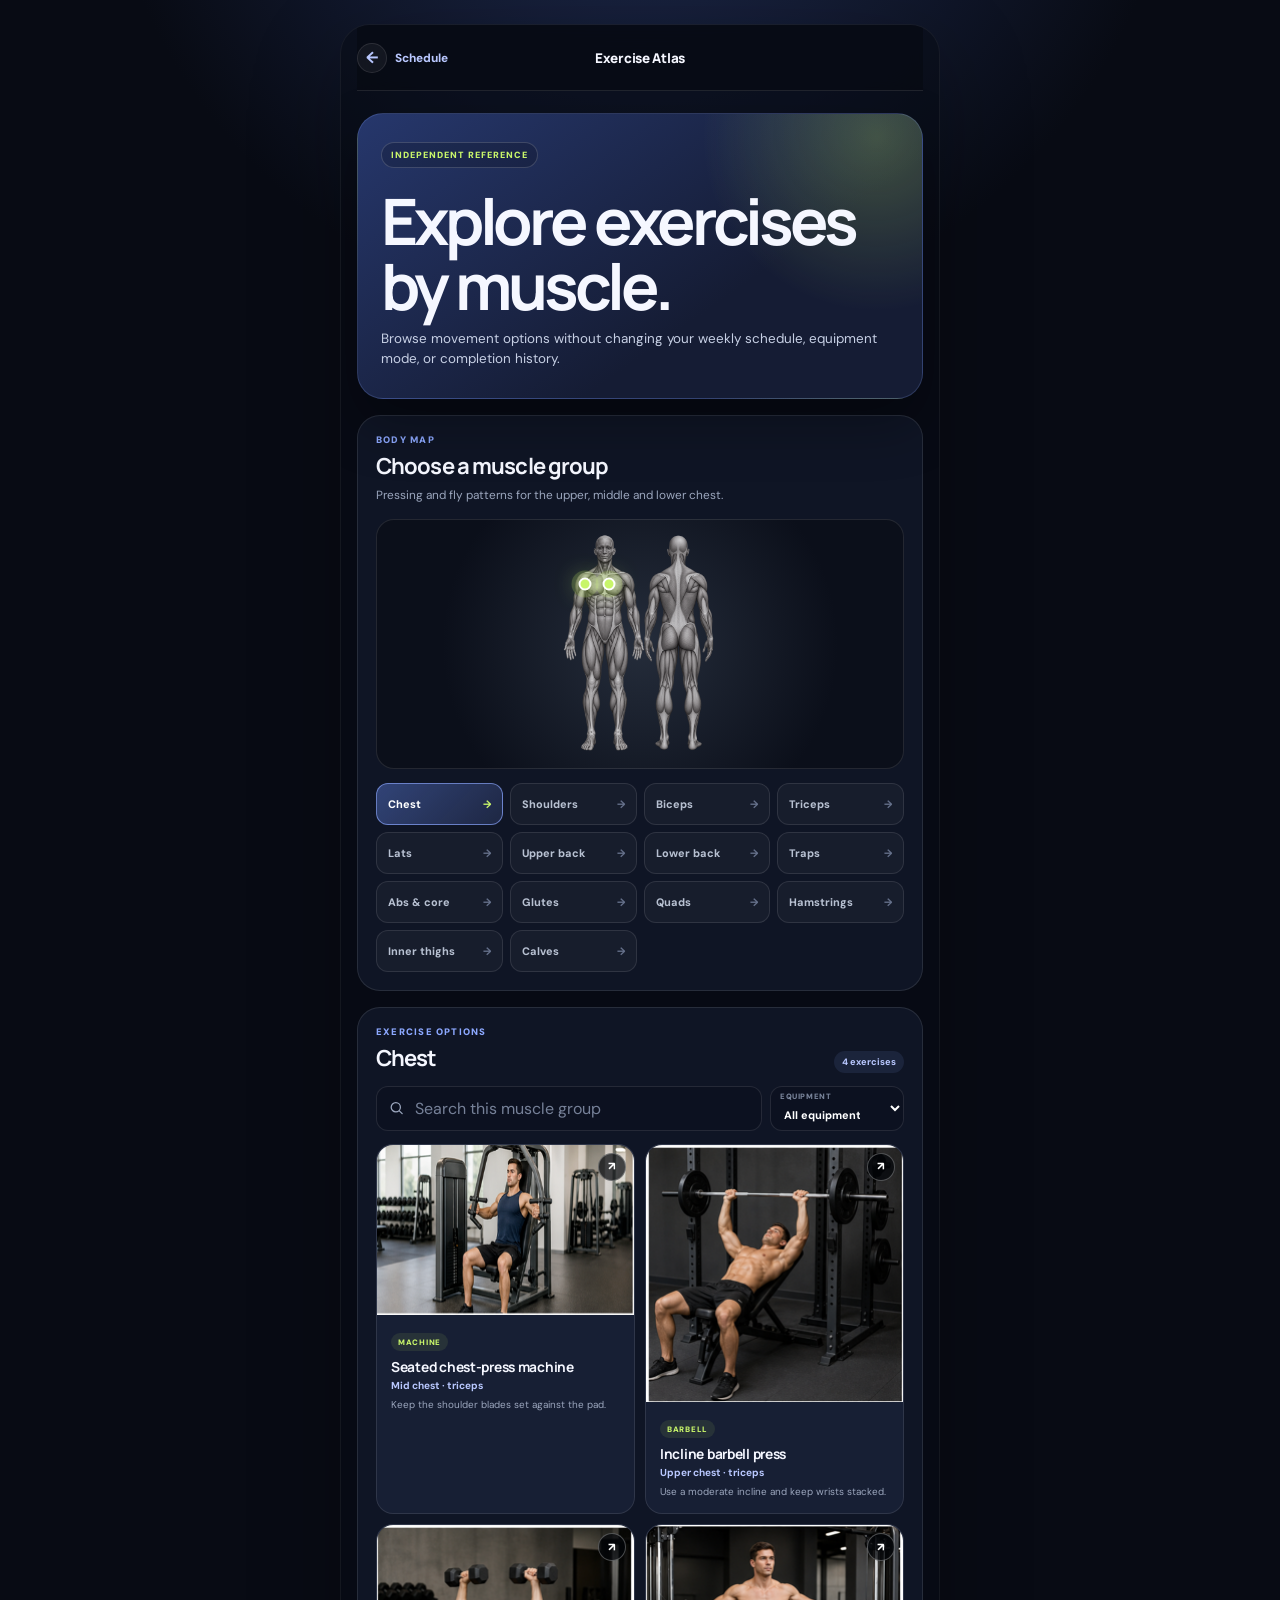
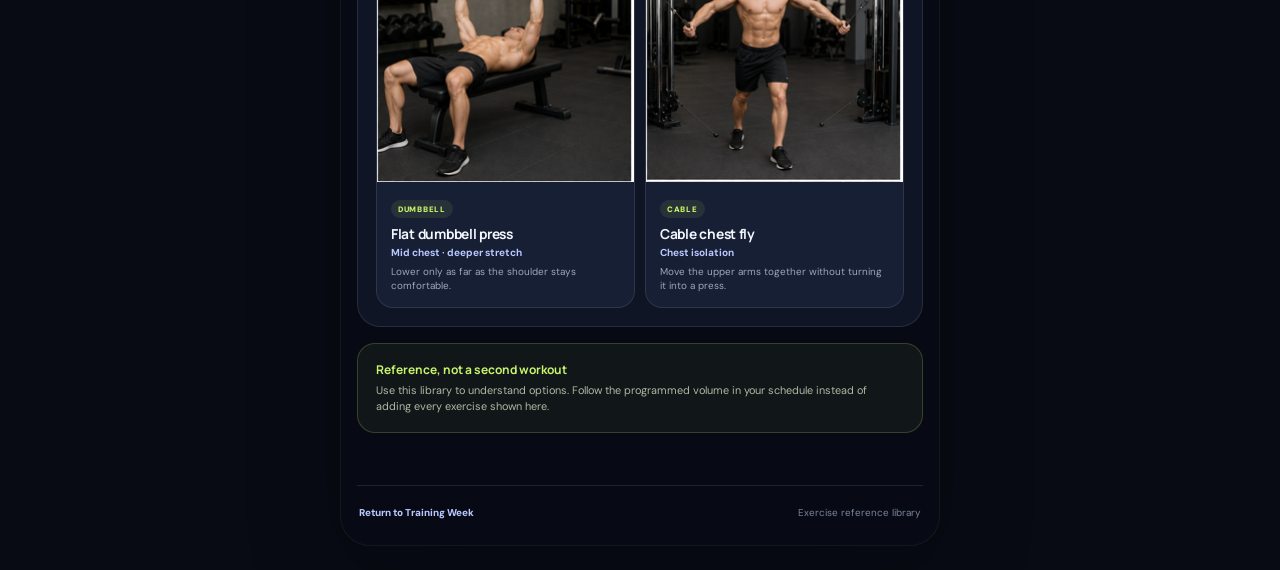
==== library.html @ cf9babc3 "Improve train mode navigation" ====
<!doctype html>
<html lang="en">
  <head>
    <meta charset="UTF-8" />
    <meta name="viewport" content="width=device-width, initial-scale=1.0, viewport-fit=cover" />
    <meta name="theme-color" content="#0b1020" />
    <meta name="description" content="Browse gym exercises by the muscles they train." />
    <title>Exercise Library · Training Week</title>
    <link rel="manifest" href="./manifest.webmanifest" />
    <link rel="icon" href="./icon.svg" type="image/svg+xml" />
    <link rel="preconnect" href="https://fonts.googleapis.com" />
    <link rel="preconnect" href="https://fonts.gstatic.com" crossorigin />
    <link href="https://fonts.googleapis.com/css2?family=DM+Sans:wght@400;500;600;700&amp;family=Manrope:wght@600;700;800&amp;display=swap" rel="stylesheet" />
    <link rel="stylesheet" href="./library.css?v=2" />
  </head>
  <body>
    <div class="library-shell">
      <header class="library-header">
        <a class="back-link" href="./" aria-label="Back to weekly schedule">
          <span aria-hidden="true">←</span>
          <span>Schedule</span>
        </a>
        <span class="library-brand">Exercise Atlas</span>
        <span class="header-spacer" aria-hidden="true"></span>
      </header>

      <main>
        <section class="library-hero">
          <span class="independent-label">Independent reference</span>
          <h1>Explore exercises by muscle.</h1>
          <p>Browse movement options without changing your weekly schedule, equipment mode, or completion history.</p>
        </section>

        <section class="body-explorer" aria-labelledby="bodyExplorerTitle">
          <div class="body-copy">
            <p class="section-kicker">Body map</p>
            <h2 id="bodyExplorerTitle">Choose a muscle group</h2>
            <p id="selectedMuscleDescription"></p>
          </div>
          <div class="anatomy-stage" aria-hidden="true">
            <img src="./assets/muscle-anatomy.png" alt="" />
            <div id="libraryMarkers"></div>
          </div>
          <div class="muscle-picker" id="musclePicker" aria-label="Muscle groups"></div>
        </section>

        <section class="library-results" aria-labelledby="libraryResultsTitle">
          <div class="results-heading">
            <div>
              <p class="section-kicker">Exercise options</p>
              <h2 id="libraryResultsTitle">Chest</h2>
            </div>
            <span id="libraryResultCount">0 exercises</span>
          </div>

          <div class="library-filters">
            <label class="library-search">
              <span class="sr-only">Search selected muscle group</span>
              <svg viewBox="0 0 24 24" aria-hidden="true"><circle cx="11" cy="11" r="6.5" /><path d="m16 16 4 4" /></svg>
              <input id="librarySearch" type="search" placeholder="Search this muscle group" autocomplete="off" />
            </label>
            <label class="equipment-filter">
              <span>Equipment</span>
              <select id="libraryEquipment">
                <option value="all">All equipment</option>
                <option value="machine">Machine</option>
                <option value="cable">Cable</option>
                <option value="dumbbell">Dumbbell</option>
                <option value="barbell">Barbell</option>
                <option value="bodyweight">Bodyweight</option>
              </select>
            </label>
          </div>

          <div class="library-grid" id="libraryGrid"></div>
          <div class="empty-library" id="emptyLibrary" hidden>
            <span aria-hidden="true">⌕</span>
            <h3>No matching exercises</h3>
            <p>Try a different equipment filter or search term.</p>
          </div>
        </section>

        <aside class="library-note">
          <strong>Reference, not a second workout</strong>
          <p>Use this library to understand options. Follow the programmed volume in your schedule instead of adding every exercise shown here.</p>
        </aside>
      </main>

      <footer><a href="./">Return to Training Week</a><span>Exercise reference library</span></footer>
    </div>

    <dialog class="library-visual-dialog" id="libraryVisualDialog" aria-labelledby="libraryVisualTitle">
      <button id="closeLibraryVisual" type="button" aria-label="Close expanded exercise image">×</button>
      <div class="dialog-copy">
        <p id="libraryVisualEquipment">Exercise reference</p>
        <h2 id="libraryVisualTitle">Exercise</h2>
      </div>
      <div class="library-expanded-visual" id="libraryExpandedVisual" role="img"></div>
      <p class="dialog-note">Use the image as a reference and keep the movement controlled through a comfortable range.</p>
    </dialog>

    <script src="./library.js?v=3" defer></script>
  </body>
</html>
---- library.css ----
:root {
  color-scheme: dark;
  --bg: #080b14;
  --panel: #111728;
  --panel-soft: #171f34;
  --line: rgba(255,255,255,.1);
  --text: #f5f7ff;
  --muted: #9ba6bd;
  --accent: #8ca8ff;
  --accent-bright: #b9c8ff;
  --lime: #c8f56a;
}

* { box-sizing: border-box; }
html { min-width: 320px; background: var(--bg); }
body { margin: 0; color: var(--text); background: radial-gradient(circle at 50% -10%, #202d55 0, var(--bg) 34rem); font-family: "DM Sans", system-ui, sans-serif; }
button, input, select { font: inherit; }
button, a, select { color: inherit; }
button:focus-visible, a:focus-visible, input:focus-visible, select:focus-visible, [role="button"]:focus-visible { outline: 3px solid rgba(140,168,255,.55); outline-offset: 3px; }
h1, h2, h3, p { margin-top: 0; }
h1, h2, h3, .library-brand { font-family: "Manrope", sans-serif; }
.sr-only { position: absolute; width: 1px; height: 1px; padding: 0; margin: -1px; overflow: hidden; clip: rect(0,0,0,0); white-space: nowrap; border: 0; }

.library-shell { width: min(100%, 600px); min-height: 100vh; margin: 0 auto; padding: 0 16px; }
.library-header { position: sticky; z-index: 20; top: 0; display: grid; grid-template-columns: 1fr auto 1fr; align-items: center; min-height: 66px; padding-top: env(safe-area-inset-top); border-bottom: 1px solid var(--line); background: rgba(8,11,20,.86); backdrop-filter: blur(18px); }
.back-link { display: inline-flex; gap: 8px; align-items: center; justify-self: start; color: var(--accent-bright); font-size: .74rem; font-weight: 800; text-decoration: none; }
.back-link > span:first-child { display: grid; width: 30px; height: 30px; place-items: center; border: 1px solid var(--line); border-radius: 50%; background: rgba(255,255,255,.05); font-size: 1rem; }
.library-brand { font-size: .84rem; font-weight: 800; letter-spacing: -.02em; }
.header-spacer { width: 64px; }

main { padding: 22px 0 52px; }
.library-hero { position: relative; padding: 28px 23px; border: 1px solid rgba(140,168,255,.2); border-radius: 26px; background: radial-gradient(circle at 92% 8%, rgba(200,245,106,.24), transparent 30%), linear-gradient(145deg, #26376c, #151c34 65%); box-shadow: 0 25px 55px rgba(0,0,0,.3); overflow: hidden; }
.independent-label { display: inline-block; margin-bottom: 20px; padding: 6px 9px; border: 1px solid rgba(255,255,255,.16); border-radius: 999px; color: var(--lime); background: rgba(0,0,0,.18); font-size: .56rem; font-weight: 900; letter-spacing: .11em; text-transform: uppercase; }
.library-hero h1 { max-width: 620px; margin-bottom: 10px; font-size: clamp(2rem, 10vw, 4rem); letter-spacing: -.065em; line-height: 1.02; }
.library-hero p { max-width: 590px; margin: 0; color: #c7d0e5; font-size: .84rem; line-height: 1.55; }

.body-explorer, .library-results { margin-top: 16px; padding: 18px; border: 1px solid var(--line); border-radius: 23px; background: rgba(17,23,40,.92); }
.section-kicker { margin-bottom: 4px; color: var(--accent); font-size: .59rem; font-weight: 900; letter-spacing: .13em; text-transform: uppercase; }
.body-copy h2, .results-heading h2 { margin-bottom: 6px; font-size: 1.38rem; letter-spacing: -.04em; }
.body-copy > p:last-child { margin-bottom: 14px; color: var(--muted); font-size: .74rem; line-height: 1.5; }
.anatomy-stage { position: relative; display: grid; width: 100%; height: 250px; margin-bottom: 14px; place-items: center; border: 1px solid var(--line); border-radius: 18px; background: radial-gradient(circle, #252d3b, #0b0f1a 68%); overflow: hidden; }
.anatomy-stage img { width: 210px; height: 232px; object-fit: contain; opacity: .82; filter: saturate(.7) contrast(1.08); }
#libraryMarkers { position: absolute; top: 50%; left: 50%; width: 210px; height: 232px; transform: translate(-50%, -50%); }
.library-marker { position: absolute; width: 13px; height: 13px; border: 2px solid white; border-radius: 50%; background: var(--lime); box-shadow: 0 0 0 7px rgba(200,245,106,.2), 0 0 22px rgba(200,245,106,.8); transform: translate(-50%, -50%); }
.muscle-picker { display: grid; grid-template-columns: repeat(2, minmax(0,1fr)); gap: 7px; }
.muscle-button { display: flex; align-items: center; justify-content: space-between; min-height: 42px; padding: 9px 11px; border: 1px solid var(--line); border-radius: 12px; color: #b7c0d1; background: rgba(255,255,255,.035); cursor: pointer; font-size: .68rem; font-weight: 800; text-align: left; }
.muscle-button::after { color: #65708a; content: "→"; }
.muscle-button[aria-pressed="true"] { border-color: rgba(140,168,255,.65); color: white; background: linear-gradient(135deg, rgba(92,125,220,.45), rgba(76,93,156,.26)); }
.muscle-button[aria-pressed="true"]::after { color: var(--lime); }

.results-heading { display: flex; align-items: end; justify-content: space-between; margin-bottom: 13px; }
.results-heading h2 { margin: 0; }
#libraryResultCount { padding: 5px 8px; border-radius: 999px; color: var(--accent-bright); background: rgba(140,168,255,.1); font-size: .58rem; font-weight: 800; white-space: nowrap; }
.library-filters { display: grid; grid-template-columns: 1fr 134px; gap: 8px; margin-bottom: 13px; }
.library-search { position: relative; display: block; }
.library-search svg { position: absolute; top: 50%; left: 12px; width: 17px; fill: none; stroke: var(--muted); stroke-linecap: round; stroke-width: 1.8; transform: translateY(-50%); }
.library-search input, .equipment-filter select { width: 100%; min-height: 45px; border: 1px solid var(--line); border-radius: 12px; color: white; background: #0c1120; }
.library-search input { padding: 10px 12px 10px 38px; }
.library-search input::placeholder { color: #768198; }
.equipment-filter { position: relative; }
.equipment-filter > span { position: absolute; z-index: 1; top: 5px; left: 10px; color: #79849a; font-size: .48rem; font-weight: 900; letter-spacing: .08em; text-transform: uppercase; pointer-events: none; }
.equipment-filter select { padding: 17px 27px 4px 9px; font-size: .68rem; font-weight: 800; }
.library-grid { display: grid; gap: 10px; }
.library-exercise-card { border: 1px solid var(--line); border-radius: 17px; background: var(--panel-soft); overflow: hidden; }
.library-exercise-visual { position: relative; width: 100%; min-height: 170px; aspect-ratio: 3 / 2; border: 0; background-color: #242938; background-repeat: no-repeat; cursor: zoom-in; overflow: hidden; }
.library-exercise-visual::after { position: absolute; top: 8px; right: 8px; display: grid; width: 26px; height: 26px; place-items: center; border: 1px solid rgba(255,255,255,.28); border-radius: 50%; color: white; background: rgba(3,6,11,.72); content: "↗"; font-size: .72rem; font-weight: 900; }
.library-exercise-copy { padding: 14px; }
.equipment-pill { display: inline-block; margin-bottom: 7px; padding: 4px 7px; border-radius: 999px; color: var(--lime); background: rgba(200,245,106,.09); font-size: .49rem; font-weight: 900; letter-spacing: .09em; text-transform: uppercase; }
.library-exercise-copy h3 { margin-bottom: 4px; font-size: .86rem; letter-spacing: -.02em; line-height: 1.25; }
.exercise-focus { margin-bottom: 6px; color: var(--accent-bright); font-size: .63rem; font-weight: 700; }
.exercise-cue { margin: 0; color: var(--muted); font-size: .62rem; line-height: 1.4; }
.empty-library { padding: 34px 20px; border: 1px dashed rgba(255,255,255,.15); border-radius: 17px; text-align: center; }
.empty-library > span { display: grid; width: 44px; height: 44px; margin: 0 auto 10px; place-items: center; border-radius: 14px; color: var(--accent); background: rgba(140,168,255,.1); font-size: 1.25rem; }
.empty-library h3 { margin-bottom: 4px; font-size: .9rem; }
.empty-library p { margin: 0; color: var(--muted); font-size: .68rem; }
.library-note { margin-top: 16px; padding: 17px 18px; border: 1px solid rgba(200,245,106,.2); border-radius: 18px; background: rgba(200,245,106,.055); }
.library-note strong { display: block; margin-bottom: 4px; color: var(--lime); font-family: "Manrope", sans-serif; font-size: .75rem; }
.library-note p { margin: 0; color: #aeb8a3; font-size: .68rem; line-height: 1.5; }
footer { display: flex; align-items: center; justify-content: space-between; padding: 20px 2px calc(26px + env(safe-area-inset-bottom)); border-top: 1px solid var(--line); color: #78849a; font-size: .62rem; }
footer a { color: var(--accent-bright); font-weight: 800; text-decoration: none; }

.library-visual-dialog { width: min(620px, calc(100% - 20px)); max-height: calc(100dvh - 20px); padding: 18px; border: 1px solid rgba(140,168,255,.2); border-radius: 24px; color: white; background: #0c1120; box-shadow: 0 30px 90px rgba(0,0,0,.7); }
.library-visual-dialog::backdrop { background: rgba(3,5,10,.84); backdrop-filter: blur(8px); }
#closeLibraryVisual { position: absolute; z-index: 2; top: 13px; right: 13px; display: grid; width: 38px; height: 38px; padding: 0; place-items: center; border: 1px solid rgba(255,255,255,.16); border-radius: 50%; color: white; background: rgba(0,0,0,.42); cursor: pointer; font-size: 1.25rem; }
.dialog-copy { padding: 3px 48px 14px 2px; }
.dialog-copy p { margin-bottom: 4px; color: var(--lime); font-size: .57rem; font-weight: 900; letter-spacing: .12em; text-transform: uppercase; }
.dialog-copy h2 { margin: 0; font-size: clamp(1.2rem,6vw,1.75rem); letter-spacing: -.04em; }
.library-expanded-visual { width: 100%; min-height: 190px; border: 1px solid var(--line); border-radius: 17px; background-color: #202638; background-repeat: no-repeat; box-shadow: 0 16px 40px rgba(0,0,0,.35); }
.dialog-note { margin: 13px 3px 1px; color: var(--muted); font-size: .7rem; line-height: 1.5; }

@media (min-width: 660px) {
  body { padding: 24px 0; }
  .library-shell { border: 1px solid rgba(255,255,255,.05); border-radius: 30px; background: rgba(8,11,20,.55); box-shadow: 0 30px 90px rgba(0,0,0,.25); overflow: clip; }
  .muscle-picker { grid-template-columns: repeat(4,minmax(0,1fr)); }
  .library-grid { grid-template-columns: repeat(2,minmax(0,1fr)); }
}

@media (max-width: 430px) {
  .library-shell { padding: 0 12px; }
  .library-header { min-height: 62px; }
  .back-link > span:last-child { display: none; }
  .header-spacer { width: 30px; }
  .library-hero { padding: 24px 20px; }
  .body-explorer, .library-results { padding: 15px; }
  .library-filters { grid-template-columns: 1fr; }
  .equipment-filter select { padding-top: 18px; }
  .library-exercise-visual { min-height: 0; }
}

@media (prefers-reduced-motion: reduce) {
  *, *::before, *::after { scroll-behavior: auto !important; transition-duration: .01ms !important; }
}
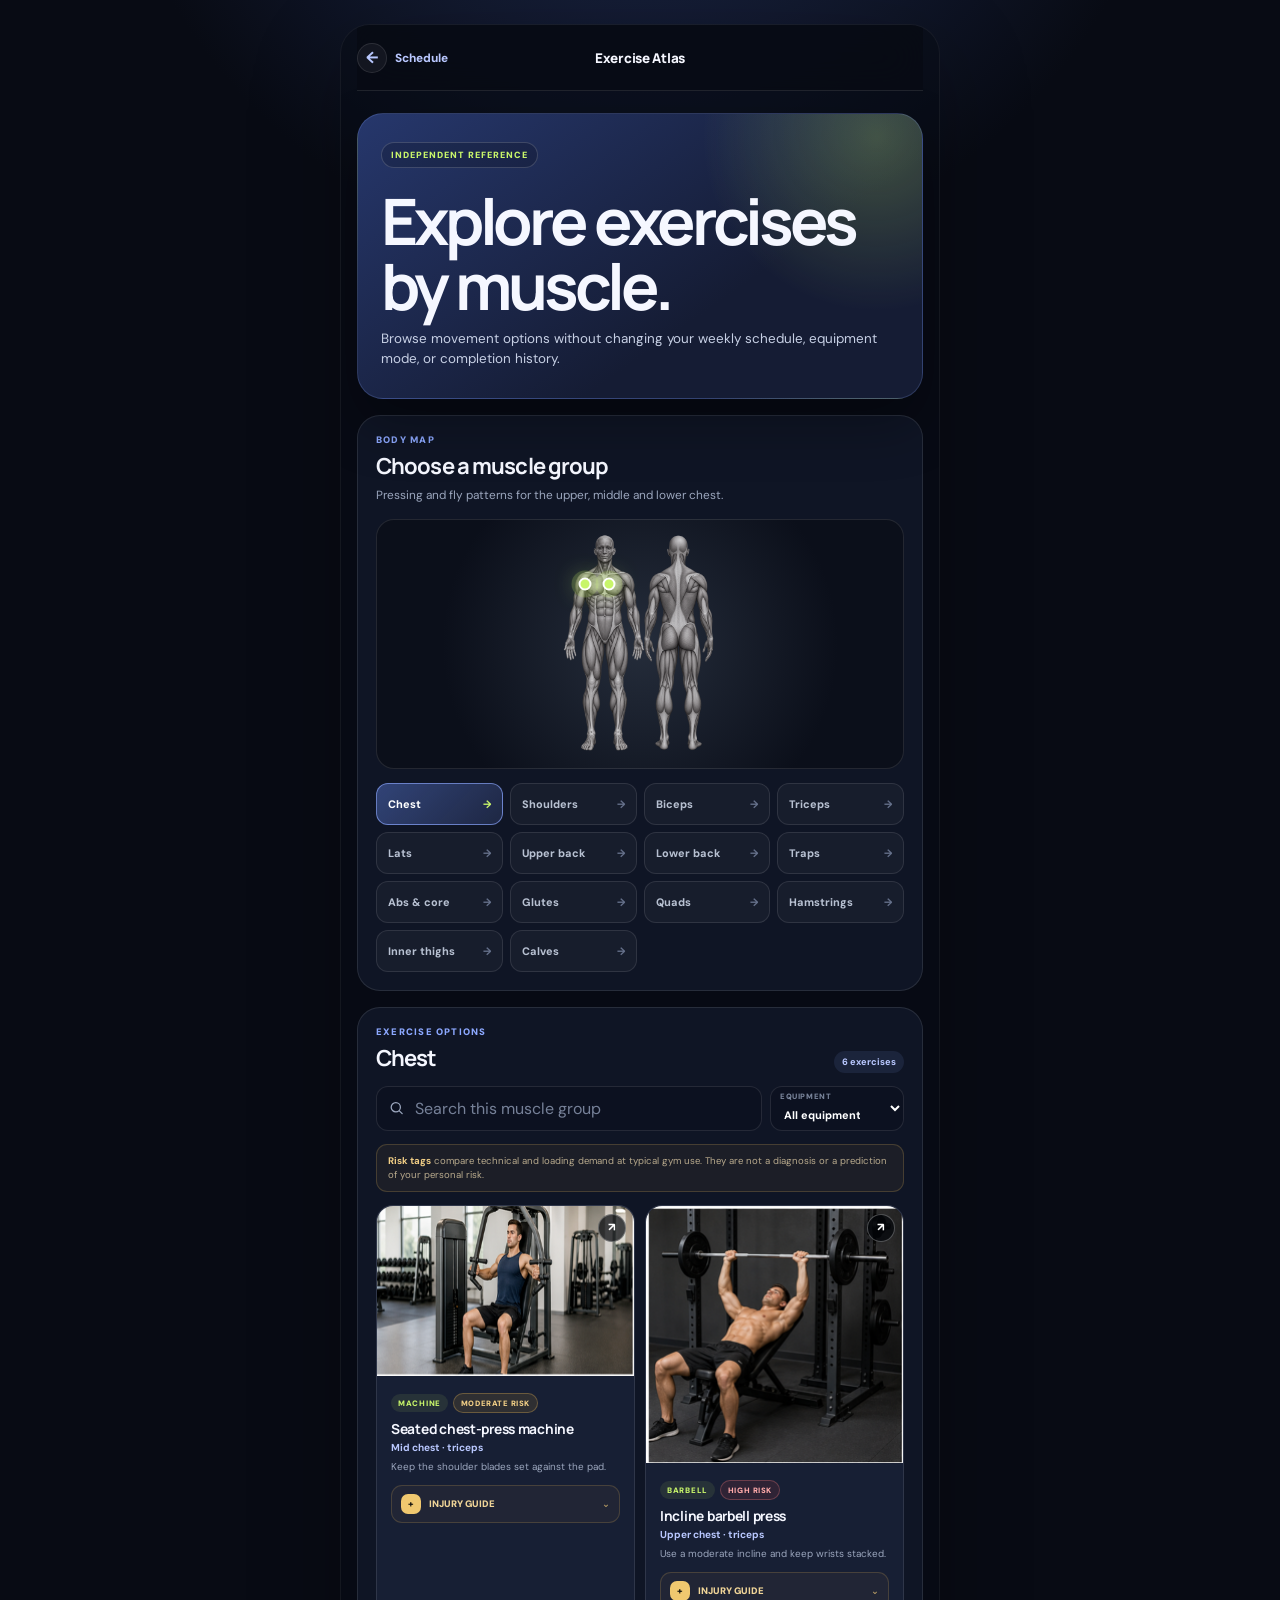
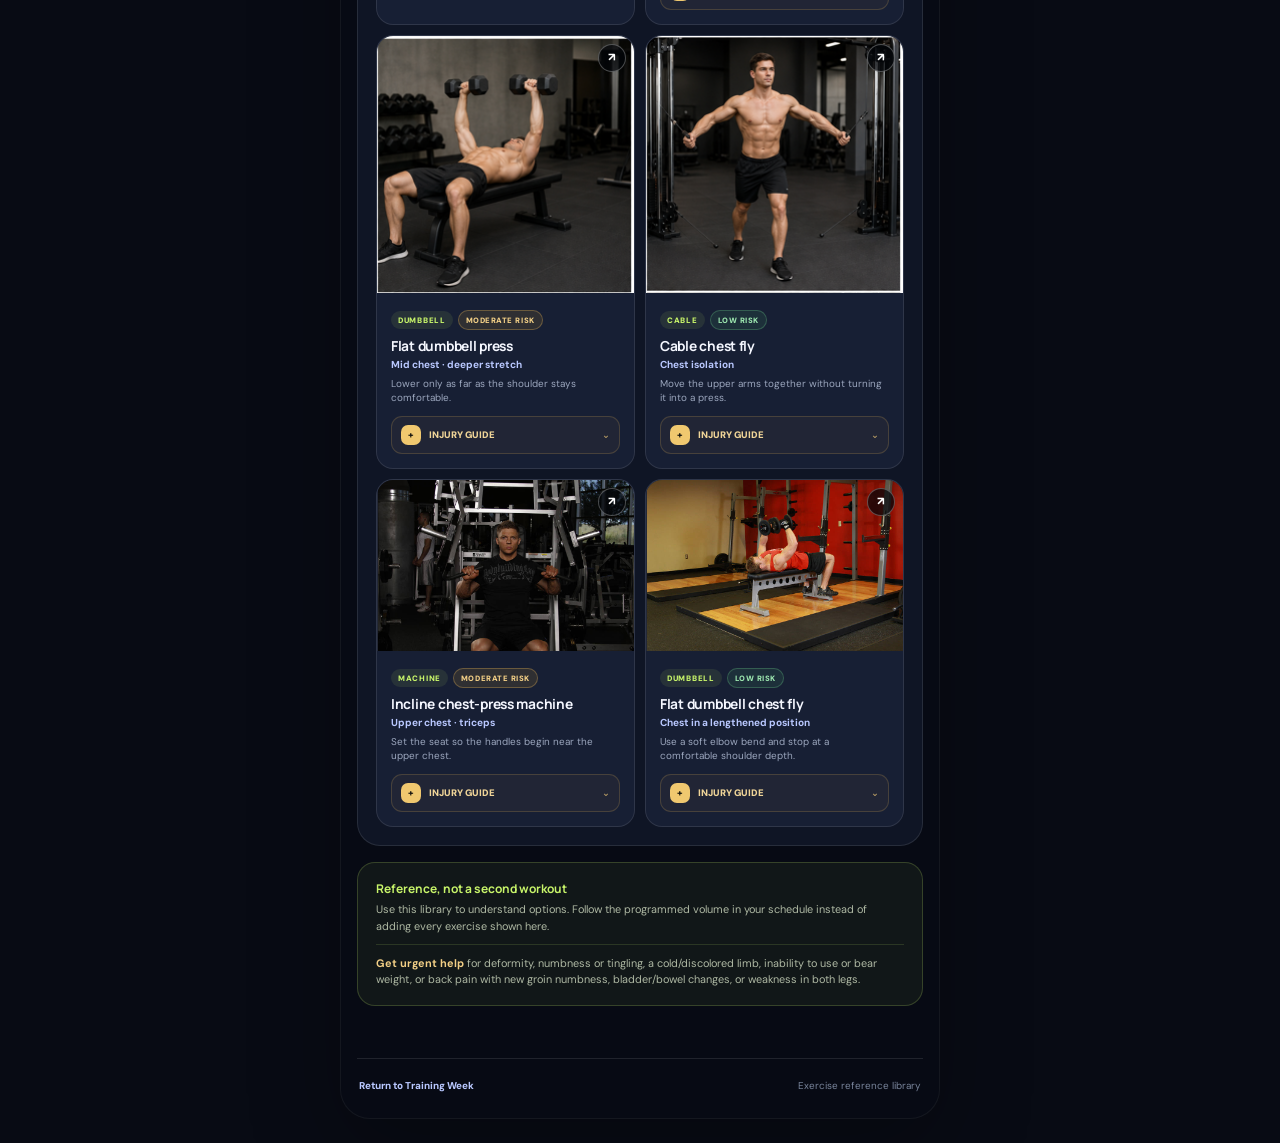
==== commit 28f8a9d4: "Expand exercise atlas with injury guidance" ====
--- a/library.html
+++ b/library.html
@@ -11,7 +11,7 @@
     <link rel="preconnect" href="https://fonts.googleapis.com" />
     <link rel="preconnect" href="https://fonts.gstatic.com" crossorigin />
     <link href="https://fonts.googleapis.com/css2?family=DM+Sans:wght@400;500;600;700&amp;family=Manrope:wght@600;700;800&amp;display=swap" rel="stylesheet" />
-    <link rel="stylesheet" href="./library.css?v=2" />
+    <link rel="stylesheet" href="./library.css?v=6" />
   </head>
   <body>
     <div class="library-shell">
@@ -71,6 +71,7 @@
               </select>
             </label>
           </div>
+          <p class="safety-scale-note"><strong>Risk tags</strong> compare technical and loading demand at typical gym use. They are not a diagnosis or a prediction of your personal risk.</p>
 
           <div class="library-grid" id="libraryGrid"></div>
           <div class="empty-library" id="emptyLibrary" hidden>
@@ -83,6 +84,7 @@
         <aside class="library-note">
           <strong>Reference, not a second workout</strong>
           <p>Use this library to understand options. Follow the programmed volume in your schedule instead of adding every exercise shown here.</p>
+          <p><strong>Get urgent help</strong> for deformity, numbness or tingling, a cold/discolored limb, inability to use or bear weight, or back pain with new groin numbness, bladder/bowel changes, or weakness in both legs.</p>
         </aside>
       </main>
 
@@ -99,6 +101,8 @@
       <p class="dialog-note">Use the image as a reference and keep the movement controlled through a comfortable range.</p>
     </dialog>
 
-    <script src="./library.js?v=3" defer></script>
+    <script src="./safety-guidance.js?v=1" defer></script>
+    <script src="./motion-guides.js?v=2" defer></script>
+    <script src="./library.js?v=7" defer></script>
   </body>
 </html>
--- a/library.css
+++ b/library.css
@@ -60,15 +60,43 @@
 .equipment-filter { position: relative; }
 .equipment-filter > span { position: absolute; z-index: 1; top: 5px; left: 10px; color: #79849a; font-size: .48rem; font-weight: 900; letter-spacing: .08em; text-transform: uppercase; pointer-events: none; }
 .equipment-filter select { padding: 17px 27px 4px 9px; font-size: .68rem; font-weight: 800; }
+.safety-scale-note { margin: 0 0 13px; padding: 9px 11px; border: 1px solid rgba(240,190,90,.2); border-radius: 11px; color: #b8aa8d; background: rgba(240,190,90,.055); font-size: .6rem; line-height: 1.45; }
+.safety-scale-note strong { color: #f2cf86; }
 .library-grid { display: grid; gap: 10px; }
 .library-exercise-card { border: 1px solid var(--line); border-radius: 17px; background: var(--panel-soft); overflow: hidden; }
 .library-exercise-visual { position: relative; width: 100%; min-height: 170px; aspect-ratio: 3 / 2; border: 0; background-color: #242938; background-repeat: no-repeat; cursor: zoom-in; overflow: hidden; }
-.library-exercise-visual::after { position: absolute; top: 8px; right: 8px; display: grid; width: 26px; height: 26px; place-items: center; border: 1px solid rgba(255,255,255,.28); border-radius: 50%; color: white; background: rgba(3,6,11,.72); content: "↗"; font-size: .72rem; font-weight: 900; }
+.library-exercise-visual::after { position: absolute; z-index: 2; top: 8px; right: 8px; display: grid; width: 26px; height: 26px; place-items: center; border: 1px solid rgba(255,255,255,.28); border-radius: 50%; color: white; background: rgba(3,6,11,.72); content: "↗"; font-size: .72rem; font-weight: 900; }
+.library-exercise-visual.is-animated-guide::before, .library-exercise-visual.has-motion-guide::before { position: absolute; z-index: 2; right: 8px; bottom: 8px; padding: 4px 7px; border-radius: 999px; color: white; background: rgba(3,6,11,.75); content: "Motion guide"; font-size: .49rem; font-weight: 900; letter-spacing: .07em; text-transform: uppercase; }
+.motion-guide-layer { position: absolute; z-index: 1; inset: 0; background: #202638; pointer-events: none; }
+.motion-guide-frame { position: absolute; inset: 0; background-position: center; background-repeat: no-repeat; background-size: contain; }
+.motion-guide-finish { opacity: 0; animation: motion-guide-frames 3.2s steps(1, end) infinite; }
+@keyframes motion-guide-frames {
+  0%, 49.99%, 100% { opacity: 0; }
+  50%, 99.99% { opacity: 1; }
+}
+.is-animated-guide { animation: exercise-motion-guide 3.2s linear infinite; }
+@keyframes exercise-motion-guide {
+  0%, 49.99%, 100% { background-position: 0% 50%; }
+  50%, 99.99% { background-position: 100% 50%; }
+}
 .library-exercise-copy { padding: 14px; }
 .equipment-pill { display: inline-block; margin-bottom: 7px; padding: 4px 7px; border-radius: 999px; color: var(--lime); background: rgba(200,245,106,.09); font-size: .49rem; font-weight: 900; letter-spacing: .09em; text-transform: uppercase; }
+.risk-badge { display: inline-flex; align-items: center; margin: 0 0 7px 5px; padding: 4px 7px; border: 1px solid transparent; border-radius: 999px; font-size: .48rem; font-weight: 900; letter-spacing: .07em; text-transform: uppercase; white-space: nowrap; }
+.risk-low { border-color: rgba(112,213,142,.28); color: #9ce6af; background: rgba(75,174,105,.12); }
+.risk-moderate { border-color: rgba(240,190,90,.3); color: #f2cf86; background: rgba(222,161,42,.12); }
+.risk-high { border-color: rgba(244,125,125,.3); color: #ffaaaa; background: rgba(209,67,67,.13); }
 .library-exercise-copy h3 { margin-bottom: 4px; font-size: .86rem; letter-spacing: -.02em; line-height: 1.25; }
 .exercise-focus { margin-bottom: 6px; color: var(--accent-bright); font-size: .63rem; font-weight: 700; }
 .exercise-cue { margin: 0; color: var(--muted); font-size: .62rem; line-height: 1.4; }
+.exercise-safety-guide { margin-top: 11px; border: 1px solid rgba(240,190,90,.18); border-radius: 11px; background: rgba(240,190,90,.045); overflow: hidden; }
+.exercise-safety-guide summary { display: grid; grid-template-columns: 21px minmax(0,1fr) auto; gap: 7px; align-items: center; padding: 8px 9px; color: #f0d598; cursor: pointer; font-size: .59rem; font-weight: 900; list-style: none; text-transform: uppercase; }
+.exercise-safety-guide summary::-webkit-details-marker { display: none; }
+.safety-shield { display: grid; width: 20px; height: 20px; place-items: center; border-radius: 7px; color: #1d1a11; background: #f0c86f; }
+.safety-chevron { color: #b29863; transition: transform .18s ease; }
+.exercise-safety-guide[open] .safety-chevron { transform: rotate(180deg); }
+.safety-guide-body { display: grid; gap: 9px; padding: 10px; border-top: 1px solid rgba(240,190,90,.15); }
+.safety-guide-body p { display: grid; gap: 2px; margin: 0; color: #aeb7ca; font-size: .59rem; line-height: 1.48; }
+.safety-guide-body strong { color: #f0d598; font-size: .49rem; letter-spacing: .07em; text-transform: uppercase; }
 .empty-library { padding: 34px 20px; border: 1px dashed rgba(255,255,255,.15); border-radius: 17px; text-align: center; }
 .empty-library > span { display: grid; width: 44px; height: 44px; margin: 0 auto 10px; place-items: center; border-radius: 14px; color: var(--accent); background: rgba(140,168,255,.1); font-size: 1.25rem; }
 .empty-library h3 { margin-bottom: 4px; font-size: .9rem; }
@@ -76,6 +104,8 @@
 .library-note { margin-top: 16px; padding: 17px 18px; border: 1px solid rgba(200,245,106,.2); border-radius: 18px; background: rgba(200,245,106,.055); }
 .library-note strong { display: block; margin-bottom: 4px; color: var(--lime); font-family: "Manrope", sans-serif; font-size: .75rem; }
 .library-note p { margin: 0; color: #aeb8a3; font-size: .68rem; line-height: 1.5; }
+.library-note p + p { margin-top: 10px; padding-top: 10px; border-top: 1px solid rgba(200,245,106,.14); }
+.library-note p strong { display: inline; margin: 0; color: #f2cf86; font-family: inherit; font-size: inherit; }
 footer { display: flex; align-items: center; justify-content: space-between; padding: 20px 2px calc(26px + env(safe-area-inset-bottom)); border-top: 1px solid var(--line); color: #78849a; font-size: .62rem; }
 footer a { color: var(--accent-bright); font-weight: 800; text-decoration: none; }
 
@@ -85,7 +115,7 @@
 .dialog-copy { padding: 3px 48px 14px 2px; }
 .dialog-copy p { margin-bottom: 4px; color: var(--lime); font-size: .57rem; font-weight: 900; letter-spacing: .12em; text-transform: uppercase; }
 .dialog-copy h2 { margin: 0; font-size: clamp(1.2rem,6vw,1.75rem); letter-spacing: -.04em; }
-.library-expanded-visual { width: 100%; min-height: 190px; border: 1px solid var(--line); border-radius: 17px; background-color: #202638; background-repeat: no-repeat; box-shadow: 0 16px 40px rgba(0,0,0,.35); }
+.library-expanded-visual { position: relative; width: 100%; min-height: 190px; border: 1px solid var(--line); border-radius: 17px; background-color: #202638; background-repeat: no-repeat; box-shadow: 0 16px 40px rgba(0,0,0,.35); overflow: hidden; }
 .dialog-note { margin: 13px 3px 1px; color: var(--muted); font-size: .7rem; line-height: 1.5; }
 
 @media (min-width: 660px) {
@@ -108,5 +138,5 @@
 }
 
 @media (prefers-reduced-motion: reduce) {
-  *, *::before, *::after { scroll-behavior: auto !important; transition-duration: .01ms !important; }
+  *, *::before, *::after { animation-duration: .01ms !important; animation-iteration-count: 1 !important; scroll-behavior: auto !important; transition-duration: .01ms !important; }
 }
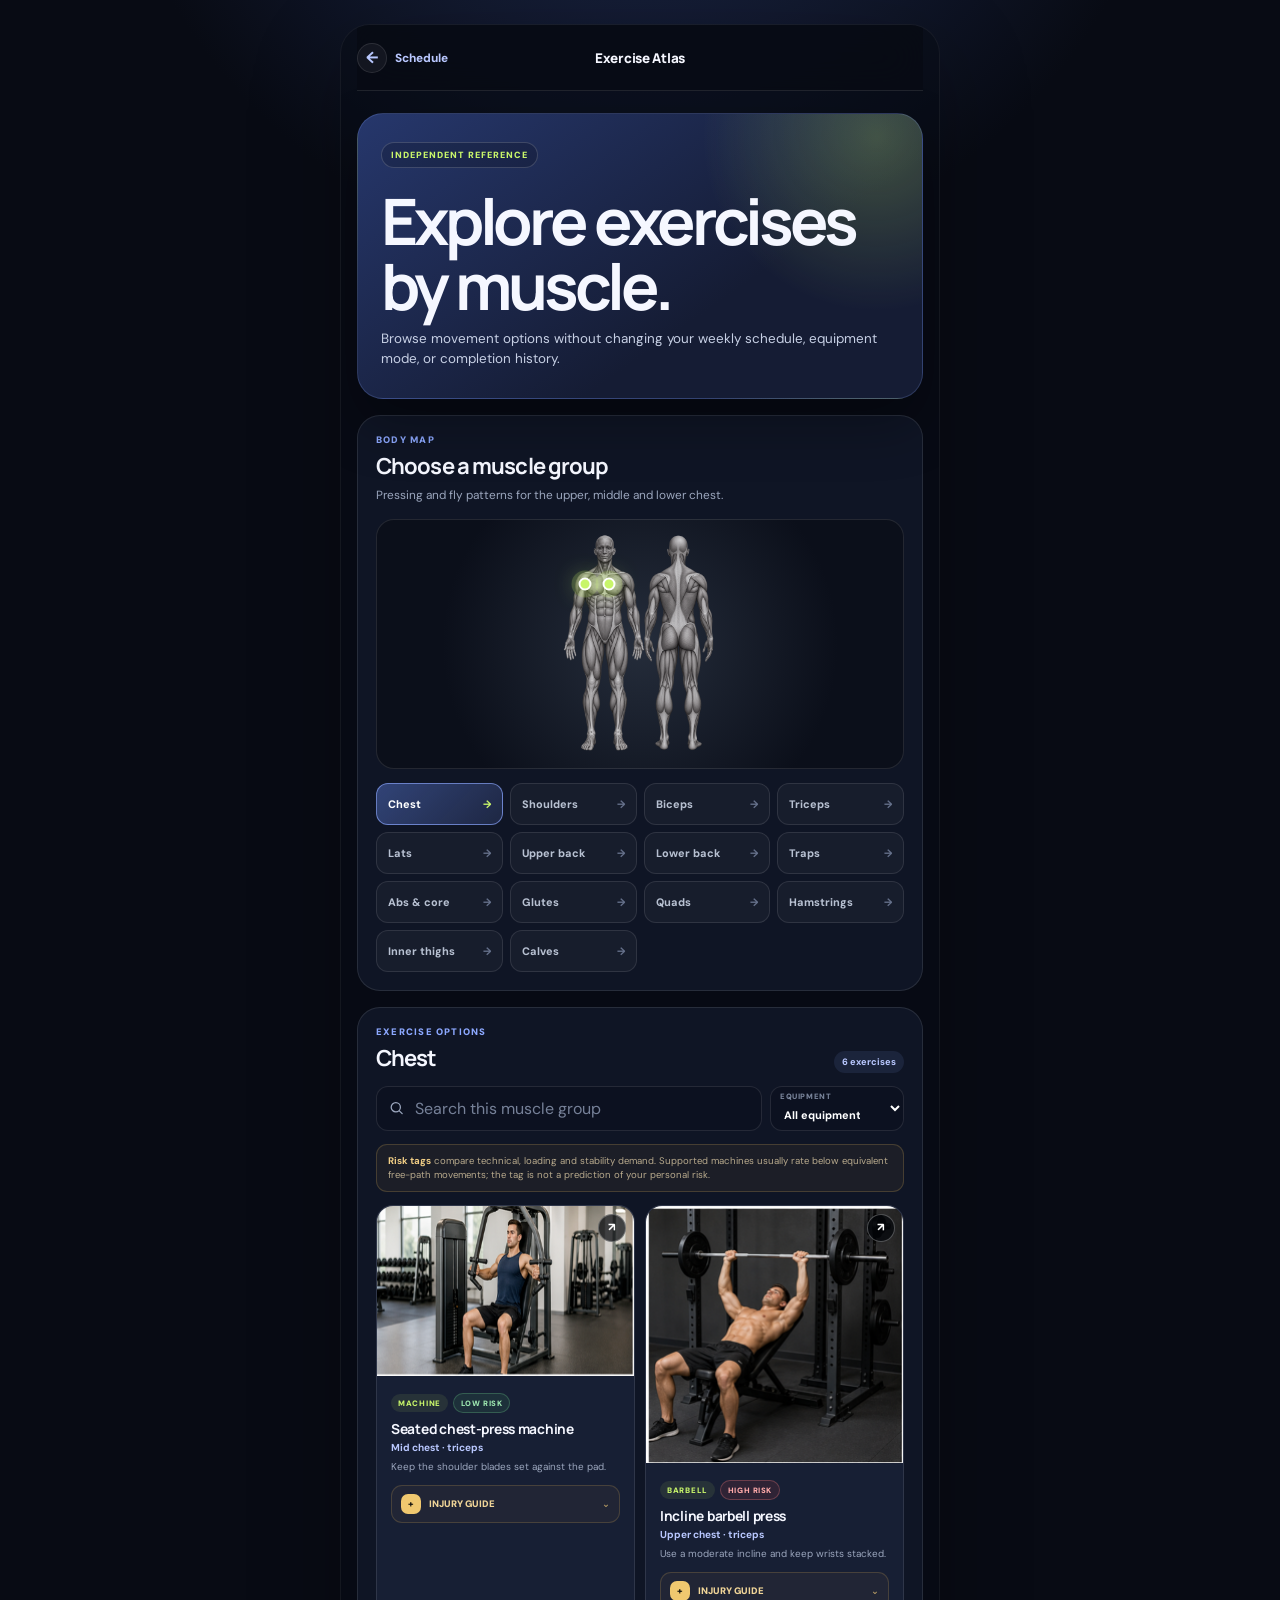
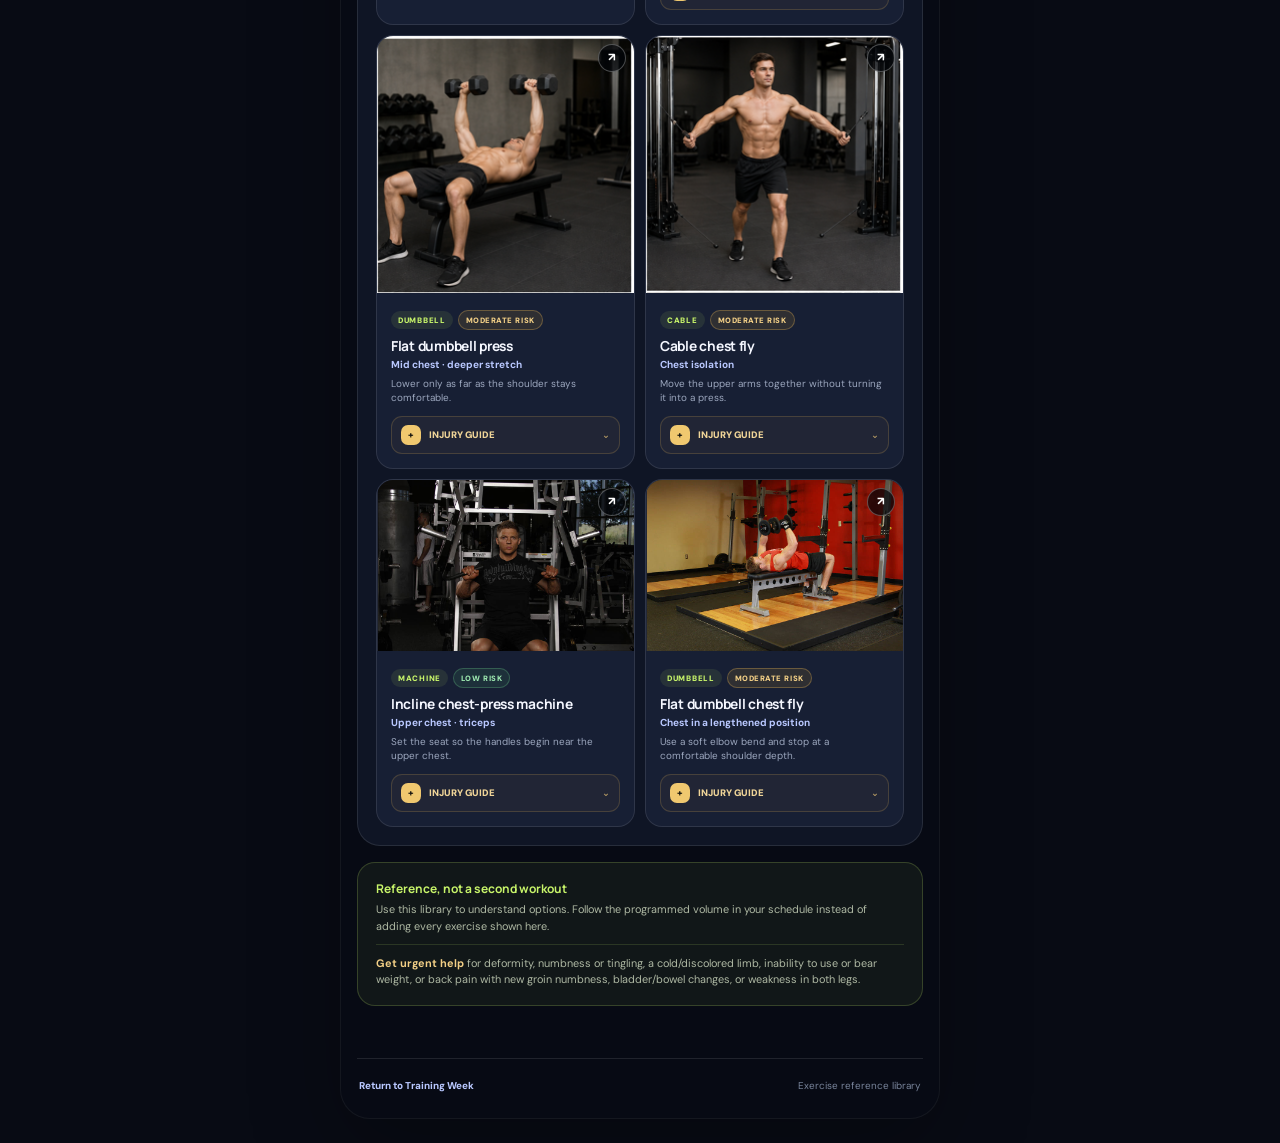
==== commit 7110757f: "Rebalance injury ratings by stability demand" ====
--- a/library.html
+++ b/library.html
@@ -71,7 +71,7 @@
               </select>
             </label>
           </div>
-          <p class="safety-scale-note"><strong>Risk tags</strong> compare technical and loading demand at typical gym use. They are not a diagnosis or a prediction of your personal risk.</p>
+          <p class="safety-scale-note"><strong>Risk tags</strong> compare technical, loading and stability demand. Supported machines usually rate below equivalent free-path movements; the tag is not a prediction of your personal risk.</p>
 
           <div class="library-grid" id="libraryGrid"></div>
           <div class="empty-library" id="emptyLibrary" hidden>
@@ -101,7 +101,7 @@
       <p class="dialog-note">Use the image as a reference and keep the movement controlled through a comfortable range.</p>
     </dialog>
 
-    <script src="./safety-guidance.js?v=1" defer></script>
+    <script src="./safety-guidance.js?v=2" defer></script>
     <script src="./motion-guides.js?v=2" defer></script>
     <script src="./library.js?v=7" defer></script>
   </body>
